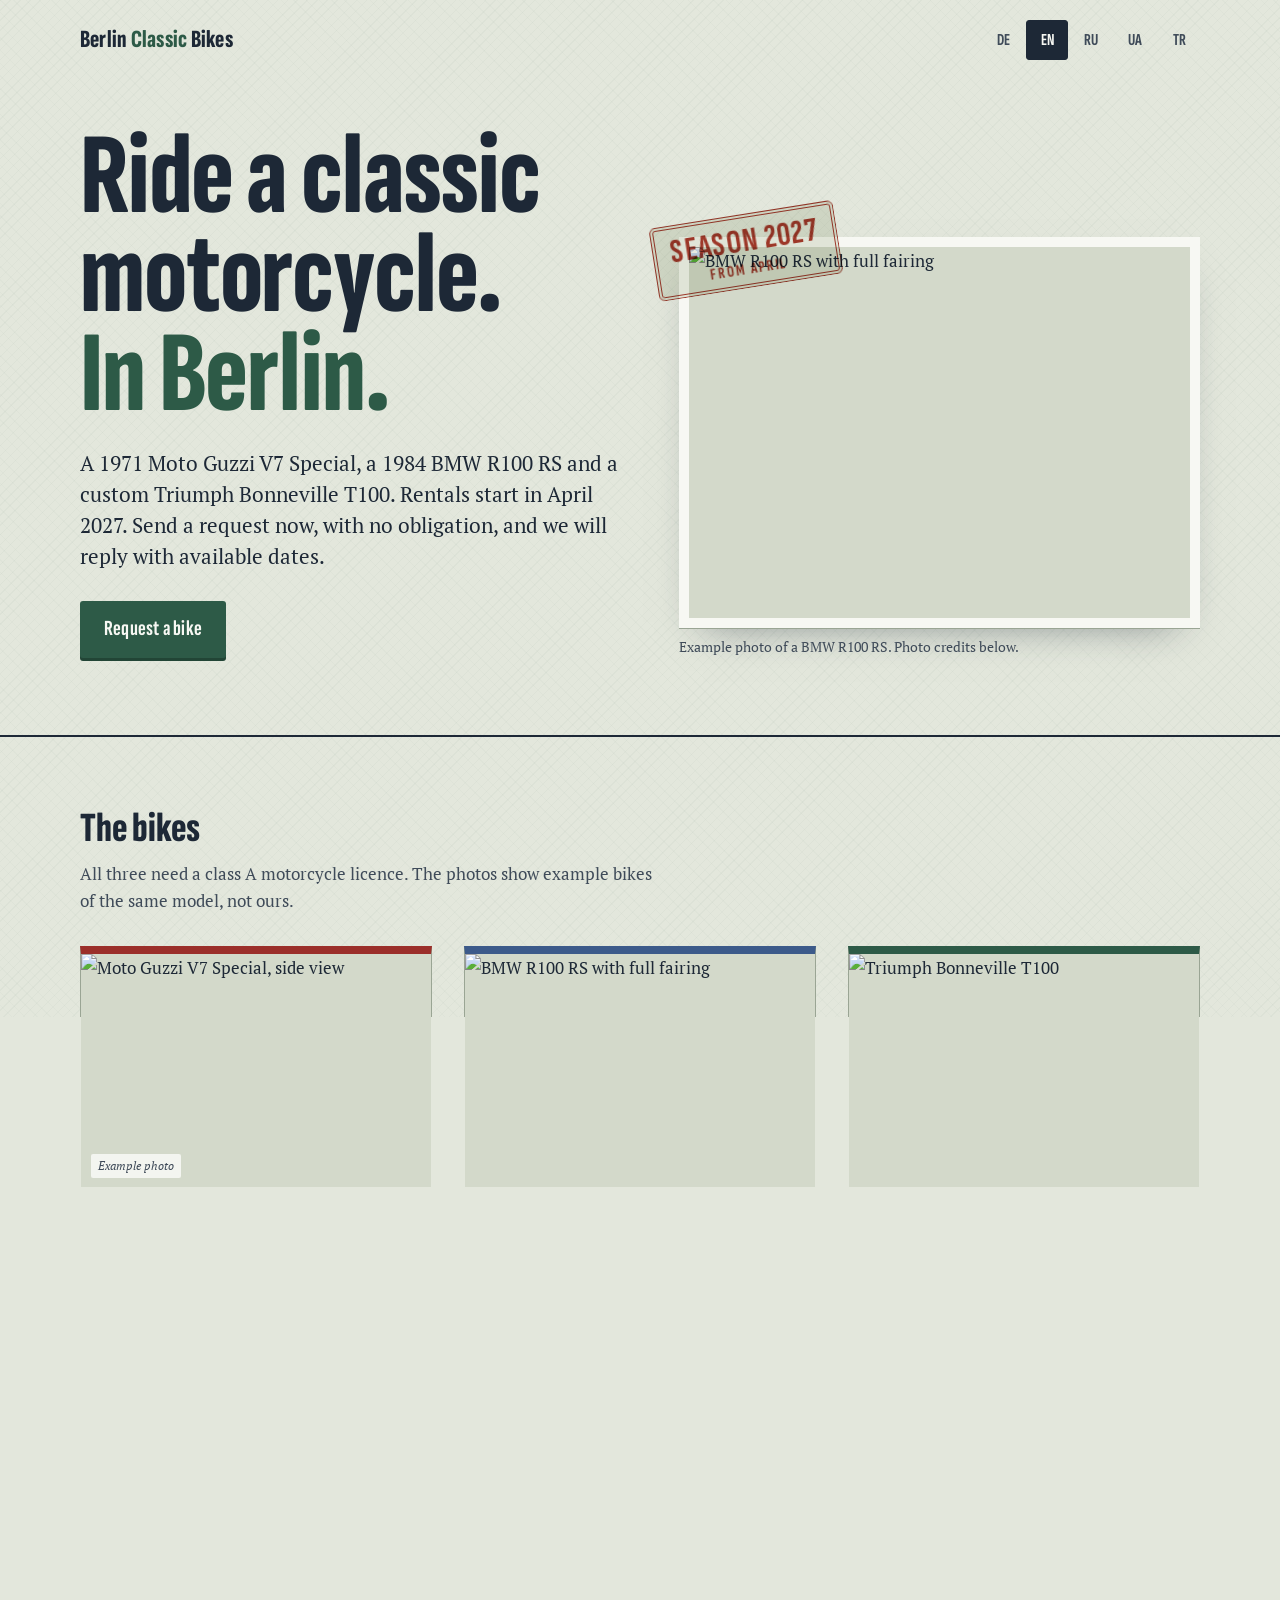
==== index.html @ 9b00aa2e "One-page demand test: 3 bikes, 5 languages, lead form, GoatCounter Co-Authored-By: Claude Opus 5.5 <" ====
<!DOCTYPE html>
<html lang="de">
<head>
<meta charset="utf-8">
<meta name="viewport" content="width=device-width, initial-scale=1">
<title>Berlin Classic Bikes – Klassische Motorräder mieten in Berlin</title>
<meta name="description" content="Moto Guzzi V7 Special (1971), BMW R100 RS (1984) und Triumph Bonneville T100 Custom mieten in Berlin. Saisonstart April 2027 – jetzt unverbindlich anfragen.">
<link rel="icon" href="favicon.svg" type="image/svg+xml">
<link rel="preload" href="assets/fonts/sofia-sans-extra-condensed-latin-800-normal.woff2" as="font" type="font/woff2" crossorigin>
<link rel="stylesheet" href="assets/css/style.css">
<meta property="og:title" content="Berlin Classic Bikes">
<meta property="og:description" content="Klassische Motorräder mieten in Berlin. Saison 2027.">
<meta name="referrer" content="strict-origin-when-cross-origin">
</head>
<body>
<a class="skip" href="#anfrage" data-i18n="skip">Zur Anfrage springen</a>

<header class="wrap top">
  <a class="brand" href="./">Berlin <span>Classic</span> Bikes</a>
  <nav class="langs" aria-label="Sprache / Language">
    <button type="button" data-lang="de" lang="de">DE</button>
    <button type="button" data-lang="en" lang="en">EN</button>
    <button type="button" data-lang="ru" lang="ru">RU</button>
    <button type="button" data-lang="uk" lang="uk">UA</button>
    <button type="button" data-lang="tr" lang="tr">TR</button>
  </nav>
</header>

<main id="main">
  <div class="wrap hero">
    <div>
      <h1><span data-i18n="hero.l1">Klassische Motorräder mieten.</span> <span class="line2" data-i18n="hero.l2">In Berlin.</span></h1>
      <p class="lead" data-i18n="hero.lead">Moto Guzzi V7 Special von 1971, BMW R100 RS von 1984 und ein Umbau der Triumph Bonneville T100. Die Vermietung startet im April 2027. Fragen Sie jetzt unverbindlich an, wir melden uns mit freien Terminen.</p>
      <a class="btn" href="#anfrage" data-track="cta/hero" data-i18n="hero.cta">Maschine anfragen</a>
    </div>
    <figure class="hero-photo">
      <div class="stamp" aria-hidden="true"><b data-i18n="stamp.big">Saison 2027</b><small data-i18n="stamp.small">ab April</small></div>
      <img id="hero-img" hidden alt="" width="1200" height="900" fetchpriority="high" referrerpolicy="no-referrer">
      <figcaption data-i18n="hero.caption">Beispielfoto: BMW R100 RS. Bildnachweis unten.</figcaption>
    </figure>
  </div>

  <section id="maschinen" class="band">
    <div class="wrap">
      <div class="sec-head">
        <h2 data-i18n="bikes.h">Die Maschinen</h2>
        <p data-i18n="bikes.intro">Für alle drei brauchen Sie den Führerschein Klasse A. Die Fotos zeigen Beispielmaschinen desselben Modells, nicht unsere.</p>
      </div>
      <div class="bikes" id="bikes"><!-- filled by app.js --></div>
    </div>
  </section>

  <section id="preise" class="band" data-view="prices">
    <div class="wrap prices">
      <div>
        <h2 data-i18n="prices.h">Preise</h2>
        <table class="tariff">
          <tbody>
            <tr><th><span data-i18n="prices.first">Erster Tag</span><small data-i18n="prices.firstNote">24 Stunden, Abholung ab 9 Uhr</small></th><td>129 €</td></tr>
            <tr><th><span data-i18n="prices.next">Jeder weitere Tag</span><small data-i18n="prices.nextNote">ab dem zweiten Tag</small></th><td>89 €</td></tr>
            <tr><th><span data-i18n="prices.weekend">Wochenende</span><small data-i18n="prices.weekendNote">Freitag 17 Uhr bis Montag 10 Uhr</small></th><td>179 €</td></tr>
          </tbody>
        </table>
        <p class="example" data-i18n="prices.example">Beispiel: drei Tage kosten 129 + 89 + 89 = 307 €. Gleicher Preis für alle drei Maschinen.</p>
      </div>
      <div>
        <h2 data-i18n="terms.h">Bedingungen</h2>
        <ul class="terms">
          <li data-i18n="terms.licence">Führerschein Klasse A</li>
          <li data-i18n="terms.age">Mindestalter 23 Jahre</li>
          <li data-i18n="terms.deposit">Kaution bei Übergabe</li>
          <li data-i18n="terms.pickup">Übergabe und Rückgabe in Berlin-Spandau</li>
        </ul>
      </div>
    </div>
  </section>

  <section id="anfrage" class="band" data-view="form">
    <div class="wrap form-grid">
      <div class="sec-head">
        <h2 data-i18n="form.h">Unverbindlich anfragen</h2>
        <p data-i18n="form.intro">Noch wird nichts gebucht und nichts bezahlt. Wir sammeln Anfragen für die Saison 2027 und melden uns per E-Mail mit freien Terminen.</p>
      </div>

      <div id="form-box">
        <form id="lead-form" novalidate>
          <input type="checkbox" name="botcheck" class="hp" tabindex="-1" autocomplete="off" aria-hidden="true">

          <div>
            <label for="f-name" data-i18n="form.name">Name</label>
            <input id="f-name" name="name" type="text" autocomplete="name" required>
          </div>
          <div>
            <label for="f-email" data-i18n="form.email">E-Mail</label>
            <input id="f-email" name="email" type="email" autocomplete="email" required>
          </div>
          <div>
            <label for="f-phone"><span data-i18n="form.phone">Telefon</span> <span class="opt" data-i18n="form.optional">(optional)</span></label>
            <input id="f-phone" name="phone" type="tel" autocomplete="tel">
          </div>
          <div>
            <label for="f-bike" data-i18n="form.bike">Maschine</label>
            <select id="f-bike" name="bike" required>
              <option value="v7" data-i18n="bike.v7.name">Moto Guzzi V7 Special</option>
              <option value="r100rs" data-i18n="bike.r100rs.name">BMW R100 RS</option>
              <option value="t100" data-i18n="bike.t100.name">Triumph Bonneville T100 Custom</option>
              <option value="any" data-i18n="form.anyBike">Noch unentschieden</option>
            </select>
          </div>

          <fieldset class="full">
            <legend data-i18n="form.duration">Mietdauer</legend>
            <div class="choices">
              <label><input type="radio" name="duration" value="day" checked> <span data-i18n="form.dDay">Ein Tag</span></label>
              <label><input type="radio" name="duration" value="days"> <span data-i18n="form.dDays">Mehrere Tage</span></label>
              <label><input type="radio" name="duration" value="weekend"> <span data-i18n="form.dWeekend">Wochenende</span></label>
            </div>
          </fieldset>

          <div>
            <label for="f-month" data-i18n="form.when">Wunschmonat</label>
            <select id="f-month" name="month">
              <option value="2027-04">04/2027</option>
              <option value="2027-05">05/2027</option>
              <option value="2027-06" selected>06/2027</option>
              <option value="2027-07">07/2027</option>
              <option value="2027-08">08/2027</option>
              <option value="2027-09">09/2027</option>
              <option value="2027-10">10/2027</option>
              <option value="open" data-i18n="form.whenOpen">Noch offen</option>
            </select>
          </div>
          <div>
            <label for="f-days"><span data-i18n="form.days">Wie viele Tage?</span> <span class="opt" data-i18n="form.optional">(optional)</span></label>
            <input id="f-days" name="days" type="text" inputmode="numeric" pattern="[0-9]*">
          </div>

          <div class="full">
            <label for="f-msg"><span data-i18n="form.msg">Nachricht</span> <span class="opt" data-i18n="form.optional">(optional)</span></label>
            <textarea id="f-msg" name="message" data-i18n-placeholder="form.msgPh" placeholder="Zum Beispiel: Fotoshooting, Tour nach Potsdam, Erfahrung mit alten Maschinen"></textarea>
          </div>

          <label class="consent full">
            <input type="checkbox" name="consent" id="f-consent" required>
            <span data-i18n-html="form.consent">Ich habe die <a href="datenschutz.html">Datenschutzerklärung</a> gelesen. Meine Angaben dürfen zur Beantwortung dieser Anfrage verarbeitet werden.</span>
          </label>

          <div class="full">
            <button class="btn" type="submit" id="f-submit" data-i18n="form.submit">Anfrage senden</button>
          </div>
          <p class="status full" id="f-status" role="status" aria-live="polite"></p>
        </form>
      </div>
    </div>
  </section>
</main>

<footer>
  <div class="wrap">
    <div class="row">
      <a href="impressum.html" data-i18n="foot.imprint">Impressum</a>
      <a href="datenschutz.html" data-i18n="foot.privacy">Datenschutz</a>
      <span>© 2026 Berlin Classic Bikes</span>
    </div>
    <div class="credits" id="bildnachweise">
      <p><strong data-i18n="foot.credits">Bildnachweise</strong></p>
      <div id="credits"></div>
    </div>
  </div>
</footer>

<script src="assets/js/i18n.js"></script>
<script src="assets/js/app.js"></script>
<script data-goatcounter="https://berlinclassicbikes.goatcounter.com/count" async src="https://gc.zgo.at/count.js"></script>
</body>
</html>
---- assets/css/style.css ----
/* Berlin Classic Bikes — one-page demand test
   Palette: Fahrzeugschein grey-green paper, navy ink, Bonneville green,
   rubber-stamp red. Type: Sofia Sans Extra Condensed (display), PT Serif (text). */

@font-face { font-family: "Sofia Sans XC"; font-weight: 700; font-display: swap;
  src: url(../fonts/sofia-sans-extra-condensed-latin-700-normal.woff2) format("woff2");
  unicode-range: U+0000-00FF,U+0131,U+0152-0153,U+02BB-02BC,U+02C6,U+02DA,U+02DC,U+0304,U+0308,U+0329,U+2000-206F,U+20AC,U+2122,U+2191,U+2193,U+2212,U+2215,U+FEFF,U+FFFD; }
@font-face { font-family: "Sofia Sans XC"; font-weight: 700; font-display: swap;
  src: url(../fonts/sofia-sans-extra-condensed-latin-ext-700-normal.woff2) format("woff2");
  unicode-range: U+0100-02BA,U+02BD-02C5,U+02C7-02CC,U+02CE-02D7,U+02DD-02FF,U+1D00-1DBF,U+1E00-1E9F,U+1EF2-1EFF,U+2020,U+20A0-20AB,U+20AD-20C0,U+2113,U+2C60-2C7F,U+A720-A7FF; }
@font-face { font-family: "Sofia Sans XC"; font-weight: 700; font-display: swap;
  src: url(../fonts/sofia-sans-extra-condensed-cyrillic-700-normal.woff2) format("woff2");
  unicode-range: U+0301,U+0400-045F,U+0490-0491,U+04B0-04B1,U+2116; }
@font-face { font-family: "Sofia Sans XC"; font-weight: 700; font-display: swap;
  src: url(../fonts/sofia-sans-extra-condensed-cyrillic-ext-700-normal.woff2) format("woff2");
  unicode-range: U+0460-052F,U+1C80-1C8A,U+20B4,U+2DE0-2DFF,U+A640-A69F,U+FE2E-FE2F; }
@font-face { font-family: "Sofia Sans XC"; font-weight: 800; font-display: swap;
  src: url(../fonts/sofia-sans-extra-condensed-latin-800-normal.woff2) format("woff2");
  unicode-range: U+0000-00FF,U+0131,U+0152-0153,U+02BB-02BC,U+02C6,U+02DA,U+02DC,U+0304,U+0308,U+0329,U+2000-206F,U+20AC,U+2122,U+2191,U+2193,U+2212,U+2215,U+FEFF,U+FFFD; }
@font-face { font-family: "Sofia Sans XC"; font-weight: 800; font-display: swap;
  src: url(../fonts/sofia-sans-extra-condensed-latin-ext-800-normal.woff2) format("woff2");
  unicode-range: U+0100-02BA,U+02BD-02C5,U+02C7-02CC,U+02CE-02D7,U+02DD-02FF,U+1D00-1DBF,U+1E00-1E9F,U+1EF2-1EFF,U+2020,U+20A0-20AB,U+20AD-20C0,U+2113,U+2C60-2C7F,U+A720-A7FF; }
@font-face { font-family: "Sofia Sans XC"; font-weight: 800; font-display: swap;
  src: url(../fonts/sofia-sans-extra-condensed-cyrillic-800-normal.woff2) format("woff2");
  unicode-range: U+0301,U+0400-045F,U+0490-0491,U+04B0-04B1,U+2116; }
@font-face { font-family: "Sofia Sans XC"; font-weight: 800; font-display: swap;
  src: url(../fonts/sofia-sans-extra-condensed-cyrillic-ext-800-normal.woff2) format("woff2");
  unicode-range: U+0460-052F,U+1C80-1C8A,U+20B4,U+2DE0-2DFF,U+A640-A69F,U+FE2E-FE2F; }

@font-face { font-family: "PT Serif"; font-weight: 400; font-display: swap;
  src: url(../fonts/pt-serif-latin-400-normal.woff2) format("woff2");
  unicode-range: U+0000-00FF,U+0131,U+0152-0153,U+02BB-02BC,U+02C6,U+02DA,U+02DC,U+0304,U+0308,U+0329,U+2000-206F,U+20AC,U+2122,U+2191,U+2193,U+2212,U+2215,U+FEFF,U+FFFD; }
@font-face { font-family: "PT Serif"; font-weight: 400; font-display: swap;
  src: url(../fonts/pt-serif-latin-ext-400-normal.woff2) format("woff2");
  unicode-range: U+0100-02BA,U+02BD-02C5,U+02C7-02CC,U+02CE-02D7,U+02DD-02FF,U+1D00-1DBF,U+1E00-1E9F,U+1EF2-1EFF,U+2020,U+20A0-20AB,U+20AD-20C0,U+2113,U+2C60-2C7F,U+A720-A7FF; }
@font-face { font-family: "PT Serif"; font-weight: 400; font-display: swap;
  src: url(../fonts/pt-serif-cyrillic-400-normal.woff2) format("woff2");
  unicode-range: U+0301,U+0400-045F,U+0490-0491,U+04B0-04B1,U+2116; }
@font-face { font-family: "PT Serif"; font-weight: 400; font-display: swap;
  src: url(../fonts/pt-serif-cyrillic-ext-400-normal.woff2) format("woff2");
  unicode-range: U+0460-052F,U+1C80-1C8A,U+20B4,U+2DE0-2DFF,U+A640-A69F,U+FE2E-FE2F; }
@font-face { font-family: "PT Serif"; font-weight: 400; font-style: italic; font-display: swap;
  src: url(../fonts/pt-serif-latin-400-italic.woff2) format("woff2");
  unicode-range: U+0000-00FF,U+0131,U+0152-0153,U+02BB-02BC,U+02C6,U+02DA,U+02DC,U+0304,U+0308,U+0329,U+2000-206F,U+20AC,U+2122,U+2191,U+2193,U+2212,U+2215,U+FEFF,U+FFFD; }
@font-face { font-family: "PT Serif"; font-weight: 400; font-style: italic; font-display: swap;
  src: url(../fonts/pt-serif-latin-ext-400-italic.woff2) format("woff2");
  unicode-range: U+0100-02BA,U+02BD-02C5,U+02C7-02CC,U+02CE-02D7,U+02DD-02FF,U+1D00-1DBF,U+1E00-1E9F,U+1EF2-1EFF,U+2020,U+20A0-20AB,U+20AD-20C0,U+2113,U+2C60-2C7F,U+A720-A7FF; }
@font-face { font-family: "PT Serif"; font-weight: 400; font-style: italic; font-display: swap;
  src: url(../fonts/pt-serif-cyrillic-400-italic.woff2) format("woff2");
  unicode-range: U+0301,U+0400-045F,U+0490-0491,U+04B0-04B1,U+2116; }
@font-face { font-family: "PT Serif"; font-weight: 400; font-style: italic; font-display: swap;
  src: url(../fonts/pt-serif-cyrillic-ext-400-italic.woff2) format("woff2");
  unicode-range: U+0460-052F,U+1C80-1C8A,U+20B4,U+2DE0-2DFF,U+A640-A69F,U+FE2E-FE2F; }
@font-face { font-family: "PT Serif"; font-weight: 700; font-display: swap;
  src: url(../fonts/pt-serif-latin-700-normal.woff2) format("woff2");
  unicode-range: U+0000-00FF,U+0131,U+0152-0153,U+02BB-02BC,U+02C6,U+02DA,U+02DC,U+0304,U+0308,U+0329,U+2000-206F,U+20AC,U+2122,U+2191,U+2193,U+2212,U+2215,U+FEFF,U+FFFD; }
@font-face { font-family: "PT Serif"; font-weight: 700; font-display: swap;
  src: url(../fonts/pt-serif-latin-ext-700-normal.woff2) format("woff2");
  unicode-range: U+0100-02BA,U+02BD-02C5,U+02C7-02CC,U+02CE-02D7,U+02DD-02FF,U+1D00-1DBF,U+1E00-1E9F,U+1EF2-1EFF,U+2020,U+20A0-20AB,U+20AD-20C0,U+2113,U+2C60-2C7F,U+A720-A7FF; }
@font-face { font-family: "PT Serif"; font-weight: 700; font-display: swap;
  src: url(../fonts/pt-serif-cyrillic-700-normal.woff2) format("woff2");
  unicode-range: U+0301,U+0400-045F,U+0490-0491,U+04B0-04B1,U+2116; }
@font-face { font-family: "PT Serif"; font-weight: 700; font-display: swap;
  src: url(../fonts/pt-serif-cyrillic-ext-700-normal.woff2) format("woff2");
  unicode-range: U+0460-052F,U+1C80-1C8A,U+20B4,U+2DE0-2DFF,U+A640-A69F,U+FE2E-FE2F; }

:root {
  --paper: #e3e7dc;
  --paper-deep: #d3d9ca;
  --field: #f7f8f3;
  --ink: #1d2836;
  --ink-soft: #3f4b59;
  --green: #2d5a47;
  --green-dark: #224536;
  --stamp: #a2382a;
  --rule: #9aa594;
  --triumph: #2d5a47;
  --bmw: #3c5a8a;
  --guzzi: #9b2f2a;

  --display: "Sofia Sans XC", "Arial Narrow", "Roboto Condensed", sans-serif;
  --text: "PT Serif", Georgia, "Times New Roman", serif;

  --step--1: 0.875rem;
  --step-0: 1.0625rem;
  --step-1: 1.3rem;
  --step-2: 1.75rem;
  --step-3: 2.6rem;
  --step-4: clamp(3.4rem, 9vw, 7.6rem);

  --measure: 34em;
  --gutter: clamp(1.25rem, 4vw, 3rem);
}

*, *::before, *::after { box-sizing: border-box; }
html { -webkit-text-size-adjust: 100%; scroll-behavior: smooth; }
@media (prefers-reduced-motion: reduce) { html { scroll-behavior: auto; } }

body {
  margin: 0;
  overflow-x: clip;
  background: var(--paper);
  color: var(--ink);
  font-family: var(--text);
  font-size: var(--step-0);
  line-height: 1.6;
  /* faint paper fibres: two crossed hairline grids, the Fahrzeugschein security print */
  background-image:
    repeating-linear-gradient(135deg, rgba(45,90,71,.035) 0 1px, transparent 1px 7px),
    repeating-linear-gradient(45deg, rgba(45,90,71,.025) 0 1px, transparent 1px 9px);
}

img { max-width: 100%; height: auto; display: block; }
[hidden] { display: none !important; }
a { color: var(--green); text-underline-offset: .18em; }
a:hover { color: var(--green-dark); }

:focus-visible {
  outline: 3px solid var(--stamp);
  outline-offset: 3px;
}

.skip {
  position: absolute; left: -999px; top: 0;
  background: var(--ink); color: var(--field); padding: .6rem 1rem; z-index: 10;
}
.skip:focus { left: 1rem; top: 1rem; }

.wrap { max-width: 76rem; margin: 0 auto; padding: 0 var(--gutter); }

/* ---------- header ---------- */
.top {
  display: flex; align-items: center; justify-content: space-between; gap: 1rem;
  padding-top: 1.25rem; padding-bottom: 1.25rem;
}
.brand {
  font-family: var(--display); font-weight: 800; font-size: 1.55rem; line-height: 1;
  letter-spacing: .01em; color: var(--ink); text-decoration: none;
}
.brand span { color: var(--green); }

.langs { display: flex; gap: .15rem; flex-wrap: wrap; justify-content: flex-end; }
.langs button {
  font-family: var(--display); font-weight: 700; font-size: 1.05rem;
  background: none; border: 1.5px solid transparent; color: var(--ink-soft);
  padding: .25rem .55rem; border-radius: 3px; cursor: pointer; min-width: 2.6rem; min-height: 2.5rem;
}
.langs button:hover { color: var(--ink); border-color: var(--rule); }
.langs button[aria-pressed="true"] { color: var(--field); background: var(--ink); border-color: var(--ink); }

/* ---------- hero ---------- */
.hero {
  display: grid; grid-template-columns: minmax(0, 1.05fr) minmax(0, 1fr);
  gap: clamp(1.5rem, 4vw, 3.5rem); align-items: end;
  padding-top: clamp(1rem, 4vw, 3rem); padding-bottom: clamp(2.5rem, 6vw, 5rem);
}
.hero h1 {
  font-family: var(--display); font-weight: 800; font-size: var(--step-4);
  line-height: .86; letter-spacing: -.01em; margin: 0 0 1.4rem;
  text-wrap: balance;
}
.hero h1 .line2 { display: block; color: var(--green); }
.hero .lead { font-size: var(--step-1); line-height: 1.5; max-width: var(--measure); margin: 0 0 1.8rem; }

.btn {
  display: inline-flex; align-items: center; justify-content: center;
  font-family: var(--display); font-weight: 700; font-size: 1.35rem; letter-spacing: .01em;
  background: var(--green); color: var(--field); text-decoration: none;
  border: 0; border-radius: 3px; padding: .7rem 1.5rem; min-height: 3rem; cursor: pointer;
  box-shadow: 0 3px 0 var(--green-dark);
}
.btn:hover { background: var(--green-dark); color: var(--field); }
.btn:active { transform: translateY(2px); box-shadow: 0 1px 0 var(--green-dark); }
.btn[disabled] { opacity: .6; cursor: progress; }

.hero-photo { position: relative; margin: 0; }
.hero-photo img {
  width: 100%; aspect-ratio: 4 / 3; object-fit: cover;
  border: 10px solid var(--field); box-shadow: 0 1px 0 var(--rule), 0 18px 40px -24px rgba(29,40,54,.55);
  background: var(--paper-deep);
}
.hero-photo figcaption { font-size: var(--step--1); color: var(--ink-soft); margin-top: .5rem; }

/* the one loud element: a rubber stamp over the photo */
.stamp {
  position: absolute; top: -1.4rem; left: -1.6rem;
  transform: rotate(-9deg);
  color: var(--stamp); border: 4px double var(--stamp); border-radius: 6px;
  padding: .45rem .9rem .35rem; text-align: center; line-height: 1;
  font-family: var(--display); font-weight: 800; text-transform: uppercase;
  background: rgba(227,231,220,.82);
  mix-blend-mode: multiply;
}
.stamp b { display: block; font-size: 2.1rem; letter-spacing: .04em; }
.stamp small { display: block; font-size: 1rem; letter-spacing: .12em; margin-top: .2rem; font-weight: 700; }
@media (prefers-reduced-motion: no-preference) {
  .stamp { animation: stamp .45s cubic-bezier(.2,1.6,.4,1) .35s both; }
  @keyframes stamp {
    from { opacity: 0; transform: rotate(-9deg) scale(1.6); }
    to   { opacity: 1; transform: rotate(-9deg) scale(1); }
  }
}

/* ---------- sections ---------- */
section { padding-top: clamp(2.5rem, 6vw, 4.5rem); padding-bottom: clamp(2.5rem, 6vw, 4.5rem); }
.sec-head { max-width: 46rem; margin-bottom: 2rem; }
h2 {
  font-family: var(--display); font-weight: 800; font-size: var(--step-3);
  line-height: .95; margin: 0 0 .7rem; letter-spacing: -.005em;
}
.sec-head p { margin: 0; color: var(--ink-soft); max-width: var(--measure); }
.band { border-top: 2px solid var(--ink); }

/* ---------- bikes: three registration documents ---------- */
.bikes { display: grid; grid-template-columns: repeat(3, minmax(0, 1fr)); gap: clamp(1rem, 2.5vw, 2rem); }
.doc {
  background: var(--field); border: 1px solid var(--rule);
  border-top: 8px solid var(--c, var(--green));
  display: flex; flex-direction: column;
}
.doc[data-bike="t100"] { --c: var(--triumph); }
.doc[data-bike="r100rs"] { --c: var(--bmw); }
.doc[data-bike="v7"] { --c: var(--guzzi); }
.doc .photo { margin: 0; position: relative; background: var(--paper-deep); }
.doc .photo img { width: 100%; aspect-ratio: 3 / 2; object-fit: cover; }
.doc .photo .tag {
  position: absolute; left: .6rem; bottom: .6rem;
  background: rgba(247,248,243,.92); color: var(--ink-soft); font-size: .78rem; font-style: italic;
  padding: .1rem .45rem; border-radius: 2px;
}
.doc .body { padding: 1.1rem 1.2rem 1.3rem; display: flex; flex-direction: column; flex: 1; }
.doc h3 {
  font-family: var(--display); font-weight: 800; font-size: 2rem; line-height: .95; margin: 0;
}
.doc .year { font-family: var(--display); font-weight: 700; font-size: 1.25rem; color: var(--c); margin: .2rem 0 .7rem; }
.doc .desc { margin: 0 0 1rem; font-size: 1rem; }

/* spec grid styled like the numbered fields of an old Fahrzeugschein */
.fields { display: grid; grid-template-columns: 1fr 1fr; margin: 0 0 1.2rem; border-top: 1px solid var(--rule); }
.fields div { padding: .45rem .5rem .4rem 0; border-bottom: 1px solid var(--rule); }
.fields div:nth-child(odd) { border-right: 1px solid var(--rule); padding-right: .6rem; }
.fields div:nth-child(even) { padding-left: .6rem; }
.fields dt { font-size: .76rem; color: var(--ink-soft); line-height: 1.2; }
.fields dd { margin: 0; font-size: .95rem; line-height: 1.3; font-weight: 700; }
.doc .btn { margin-top: auto; align-self: flex-start; font-size: 1.2rem; background: var(--c); box-shadow: 0 3px 0 rgba(0,0,0,.25); }
.doc .btn:hover { filter: brightness(.88); background: var(--c); }

/* ---------- prices ---------- */
.prices { display: grid; grid-template-columns: minmax(0, 1.2fr) minmax(0, 1fr); gap: clamp(1.5rem, 4vw, 4rem); align-items: start; }
.tariff { width: 100%; border-collapse: collapse; }
.tariff th, .tariff td { padding: .85rem 0; border-bottom: 1px solid var(--rule); vertical-align: baseline; }
.tariff th { text-align: left; font-weight: 400; padding-right: 1rem; }
.tariff th small { display: block; color: var(--ink-soft); font-size: .9rem; }
.tariff td {
  text-align: right; white-space: nowrap;
  font-family: var(--display); font-weight: 800; font-size: 2.6rem; line-height: 1; color: var(--green);
}
.example { color: var(--ink-soft); font-size: .95rem; margin: .8rem 0 0; }
.terms { margin: 0; padding: 0; list-style: none; }
.terms li { padding: .7rem 0 .7rem 2rem; border-bottom: 1px solid var(--rule); position: relative; }
.terms li::before {
  content: ""; position: absolute; left: .2rem; top: 1.05rem; width: .85rem; height: .45rem;
  border-left: 2.5px solid var(--green); border-bottom: 2.5px solid var(--green); transform: rotate(-45deg);
}
.terms h3 { font-family: var(--display); font-weight: 800; font-size: 1.6rem; margin: 0 0 .3rem; }

/* ---------- form ---------- */
.form-grid { display: grid; grid-template-columns: minmax(0, 1fr) minmax(0, 1.4fr); gap: clamp(1.5rem, 4vw, 4rem); }
form { display: grid; grid-template-columns: 1fr 1fr; gap: 1rem 1.2rem; }
.full { grid-column: 1 / -1; }
label, legend { display: block; font-size: .95rem; font-weight: 700; margin-bottom: .3rem; }
label .opt { font-weight: 400; color: var(--ink-soft); }
input[type="text"], input[type="email"], input[type="tel"], input[type="month"], select, textarea {
  width: 100%; font: inherit; font-size: 1rem; color: var(--ink);
  background: var(--field); border: 1.5px solid var(--rule); border-radius: 3px;
  padding: .65rem .75rem; min-height: 2.9rem;
}
textarea { min-height: 6.5rem; resize: vertical; }
input:hover, select:hover, textarea:hover { border-color: var(--ink-soft); }
input:focus-visible, select:focus-visible, textarea:focus-visible { outline: 3px solid var(--green); outline-offset: 1px; border-color: var(--green); }
fieldset { border: 0; margin: 0; padding: 0; min-width: 0; }
.choices { display: flex; flex-wrap: wrap; gap: .5rem; }
.choices label {
  font-weight: 400; margin: 0; display: inline-flex; align-items: center; gap: .45rem;
  background: var(--field); border: 1.5px solid var(--rule); border-radius: 3px; padding: .5rem .8rem; cursor: pointer; min-height: 2.75rem;
}
.choices input { accent-color: var(--green); width: 1.1rem; height: 1.1rem; margin: 0; }
.choices label:has(input:checked) { border-color: var(--green); box-shadow: inset 0 0 0 1px var(--green); }
.consent { display: flex; gap: .6rem; align-items: flex-start; font-weight: 400; font-size: .92rem; }
.consent input { accent-color: var(--green); width: 1.15rem; height: 1.15rem; margin-top: .2rem; flex: none; }
.hp { position: absolute !important; left: -9999px !important; }
.status { margin: 0; font-size: 1rem; min-height: 1.5rem; }
.status.ok { color: var(--green); font-weight: 700; }
.status.err { color: var(--stamp); font-weight: 700; }
.form-done { background: var(--field); border: 1px solid var(--rule); border-top: 8px solid var(--green); padding: 1.5rem; }
.form-done h3 { font-family: var(--display); font-weight: 800; font-size: 2rem; margin: 0 0 .4rem; }

/* ---------- footer ---------- */
footer { border-top: 2px solid var(--ink); padding: 2rem 0 3rem; font-size: .9rem; color: var(--ink-soft); }
footer .row { display: flex; flex-wrap: wrap; gap: .5rem 1.5rem; margin-bottom: 1rem; }
footer .credits { max-width: 60rem; }
footer .credits p { margin: .2rem 0; }

/* ---------- legal pages ---------- */
.legal { max-width: 46rem; padding-bottom: 4rem; }
.legal h1 { font-family: var(--display); font-weight: 800; font-size: var(--step-3); line-height: 1; margin: 1rem 0 1.5rem; }
.legal h2 { font-size: 2rem; margin-top: 2.5rem; }
.legal h3 { font-size: 1.1rem; margin: 1.5rem 0 .3rem; }
.legal .note { background: var(--field); border-left: 4px solid var(--stamp); padding: .6rem .9rem; font-size: .9rem; }

/* ---------- responsive ---------- */
@media (max-width: 960px) {
  .bikes { grid-template-columns: minmax(0, 1fr); max-width: 34rem; }
  .doc { display: grid; grid-template-columns: 1fr; }
}
@media (max-width: 820px) {
  .hero { grid-template-columns: minmax(0, 1fr); }
  .hero-photo { order: -1; margin-top: 1rem; }
  .stamp { left: auto; right: -.4rem; top: -1rem; }
  .prices, .form-grid { grid-template-columns: minmax(0, 1fr); }
}
@media (max-width: 520px) {
  form { grid-template-columns: minmax(0, 1fr); }
  .brand { font-size: 1.3rem; }
  .langs button { min-width: 2.3rem; padding: .2rem .35rem; }
  .top { flex-direction: column; align-items: flex-start; }
  .tariff td { font-size: 2.1rem; }
}
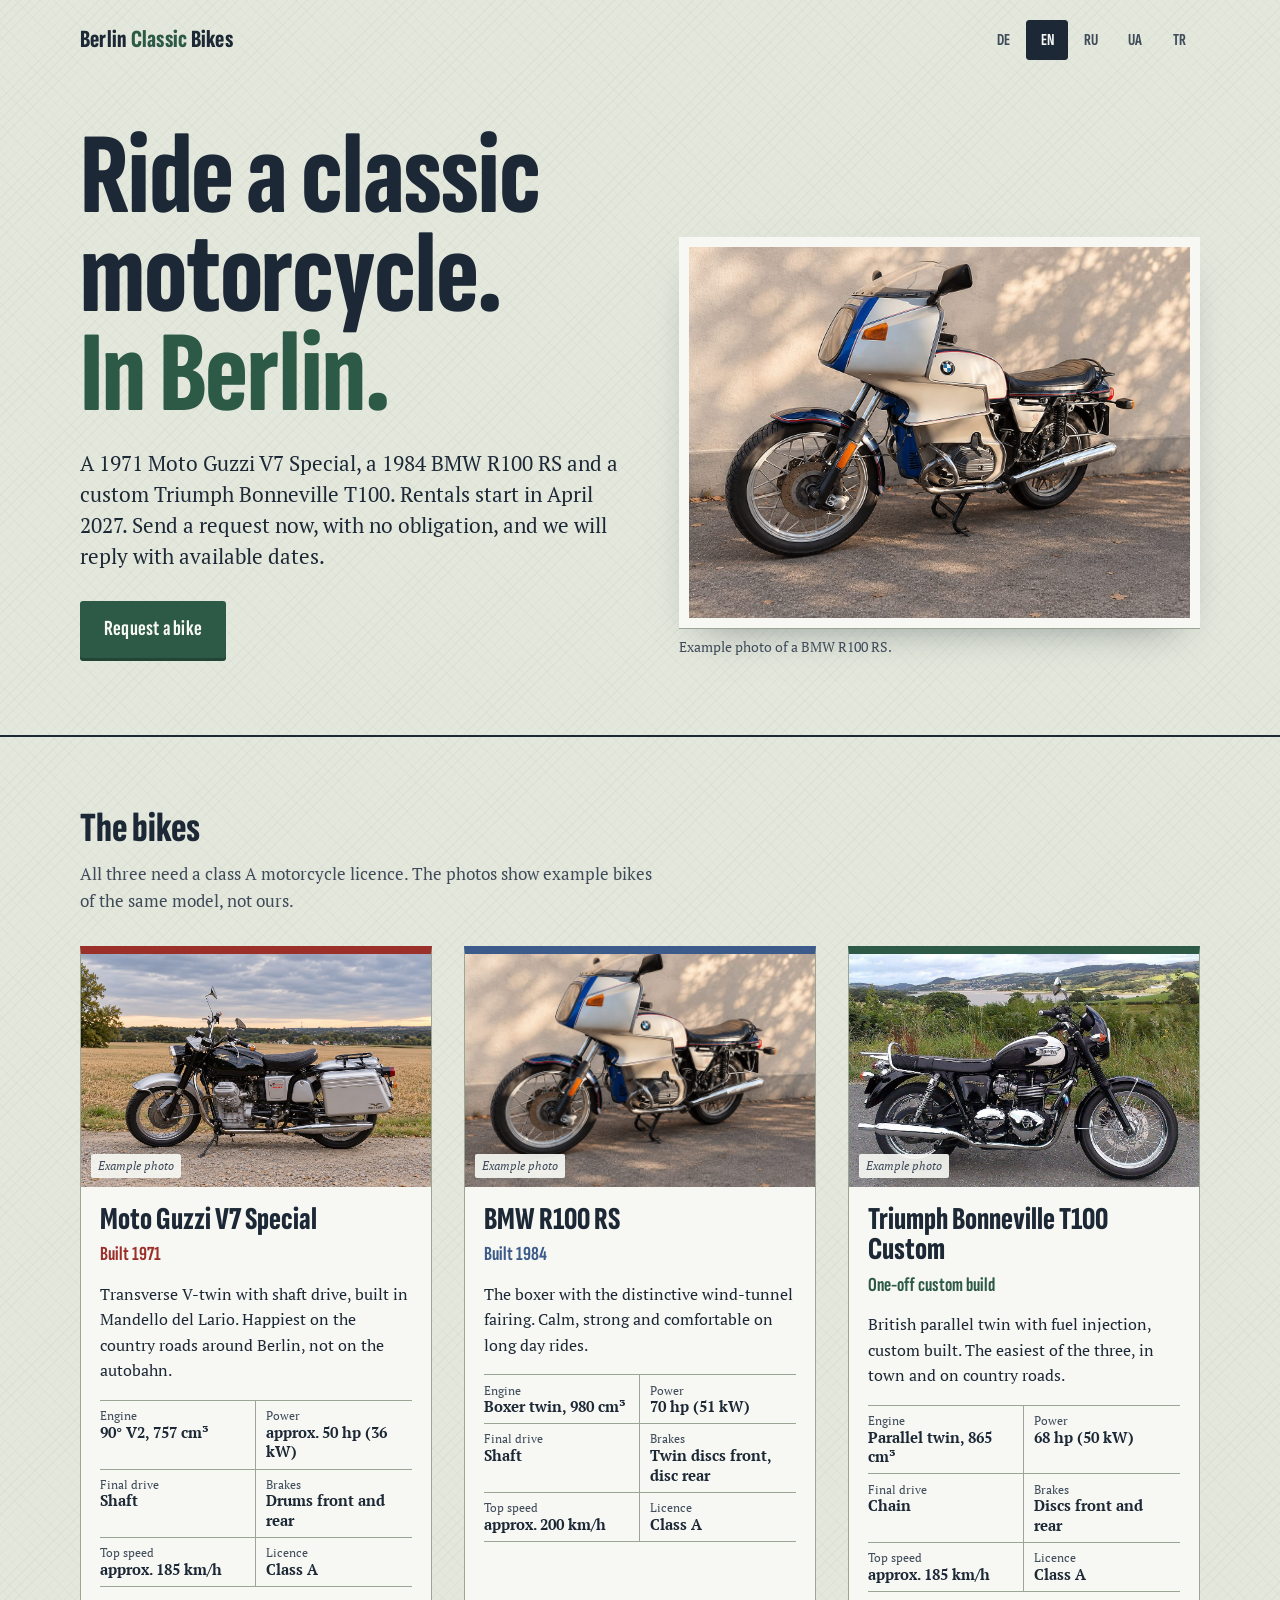
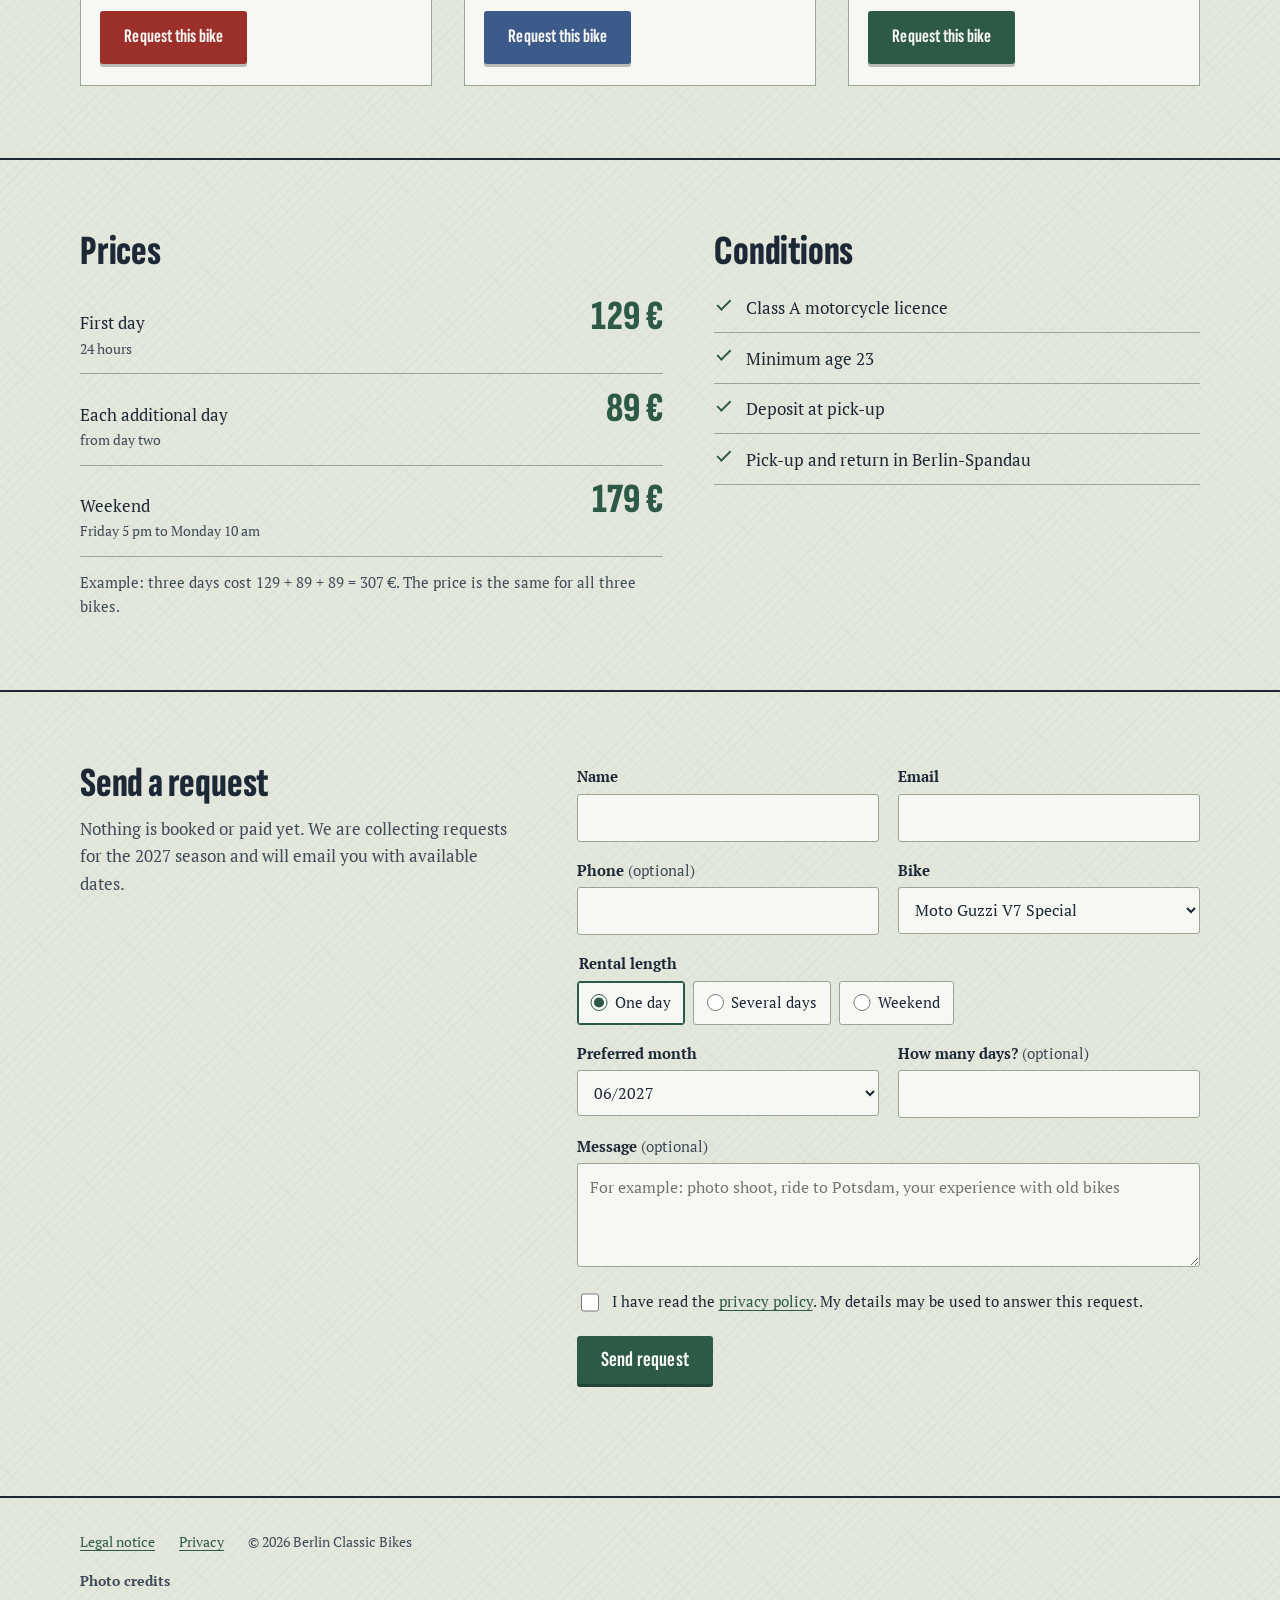
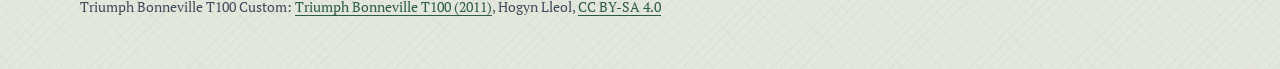
==== commit e3a9752a: "Remove season stamp from hero Co-Authored-By: Claude Opus 5.5 <noreply@anthropic.com> Claude-Session" ====
--- a/index.html
+++ b/index.html
@@ -34,7 +34,6 @@
       <a class="btn" href="#anfrage" data-track="cta/hero" data-i18n="hero.cta">Maschine anfragen</a>
     </div>
     <figure class="hero-photo">
-      <div class="stamp" aria-hidden="true"><b data-i18n="stamp.big">Saison 2027</b><small data-i18n="stamp.small">ab April</small></div>
       <img id="hero-img" hidden alt="" width="1200" height="900" fetchpriority="high" referrerpolicy="no-referrer">
       <figcaption data-i18n="hero.caption">Beispielfoto: BMW R100 RS. Bildnachweis unten.</figcaption>
     </figure>
--- a/assets/css/style.css
+++ b/assets/css/style.css
@@ -181,26 +181,6 @@
 }
 .hero-photo figcaption { font-size: var(--step--1); color: var(--ink-soft); margin-top: .5rem; }
 
-/* the one loud element: a rubber stamp over the photo */
-.stamp {
-  position: absolute; top: -1.4rem; left: -1.6rem;
-  transform: rotate(-9deg);
-  color: var(--stamp); border: 4px double var(--stamp); border-radius: 6px;
-  padding: .45rem .9rem .35rem; text-align: center; line-height: 1;
-  font-family: var(--display); font-weight: 800; text-transform: uppercase;
-  background: rgba(227,231,220,.82);
-  mix-blend-mode: multiply;
-}
-.stamp b { display: block; font-size: 2.1rem; letter-spacing: .04em; }
-.stamp small { display: block; font-size: 1rem; letter-spacing: .12em; margin-top: .2rem; font-weight: 700; }
-@media (prefers-reduced-motion: no-preference) {
-  .stamp { animation: stamp .45s cubic-bezier(.2,1.6,.4,1) .35s both; }
-  @keyframes stamp {
-    from { opacity: 0; transform: rotate(-9deg) scale(1.6); }
-    to   { opacity: 1; transform: rotate(-9deg) scale(1); }
-  }
-}
-
 /* ---------- sections ---------- */
 section { padding-top: clamp(2.5rem, 6vw, 4.5rem); padding-bottom: clamp(2.5rem, 6vw, 4.5rem); }
 .sec-head { max-width: 46rem; margin-bottom: 2rem; }
@@ -316,7 +296,6 @@
 @media (max-width: 820px) {
   .hero { grid-template-columns: minmax(0, 1fr); }
   .hero-photo { order: -1; margin-top: 1rem; }
-  .stamp { left: auto; right: -.4rem; top: -1rem; }
   .prices, .form-grid { grid-template-columns: minmax(0, 1fr); }
 }
 @media (max-width: 520px) {
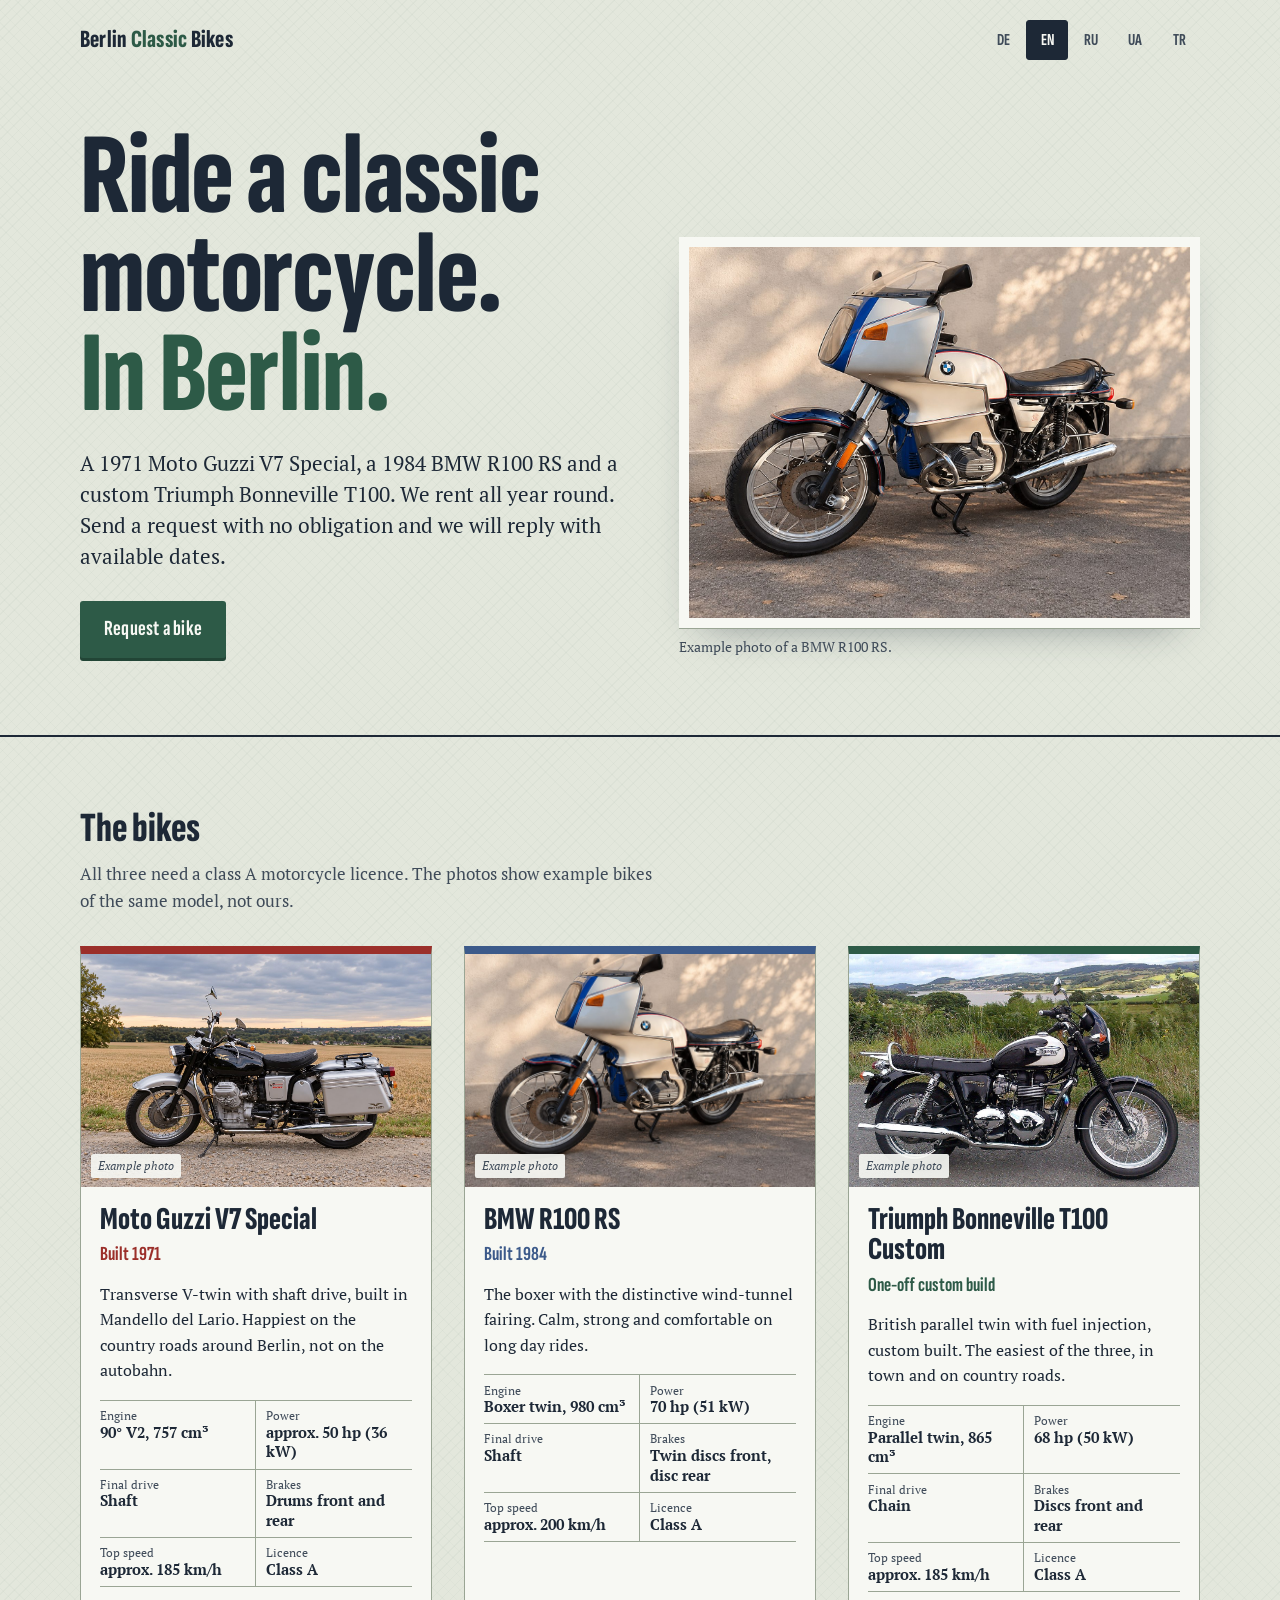
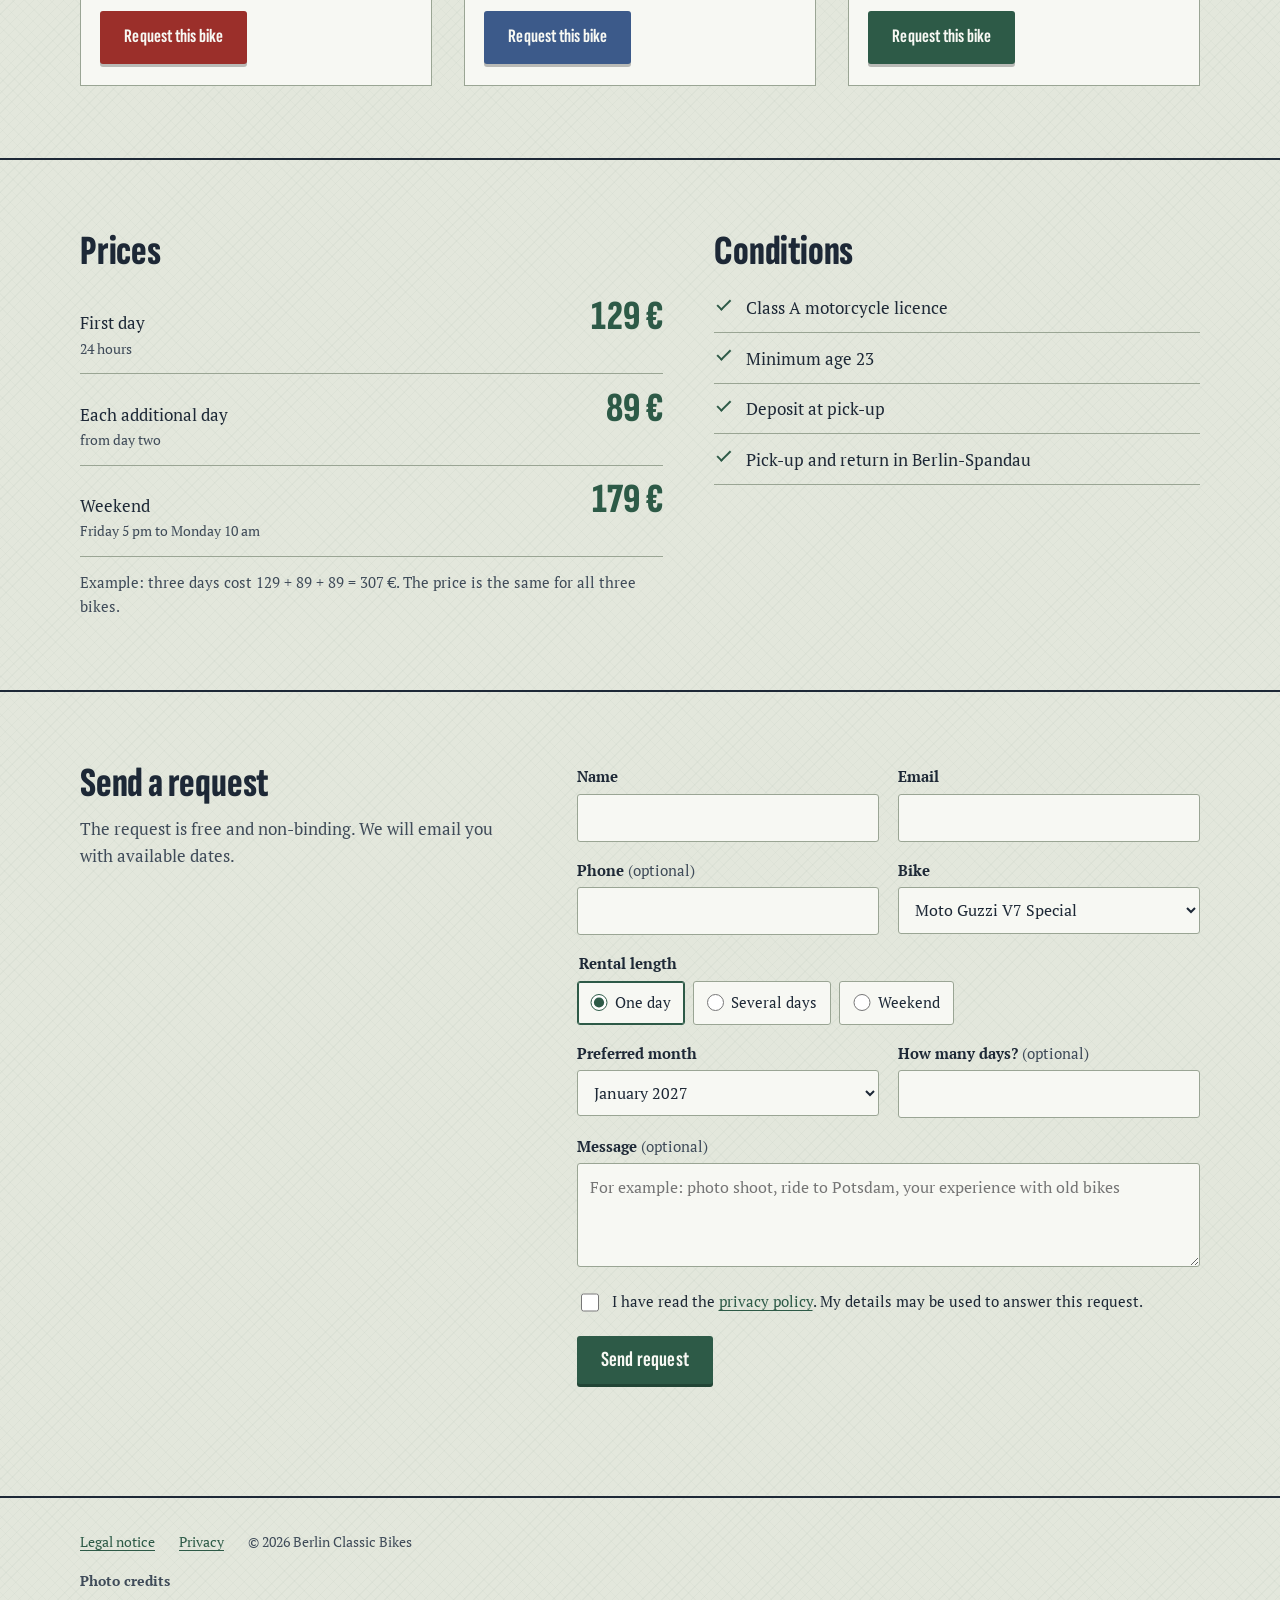
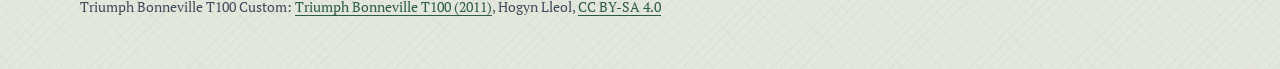
==== commit d7b4db71: "Year-round wording; rolling 12-month picker in page language Co-Authored-By: Claude Opus 5.5 <norepl" ====
--- a/index.html
+++ b/index.html
@@ -4,12 +4,12 @@
 <meta charset="utf-8">
 <meta name="viewport" content="width=device-width, initial-scale=1">
 <title>Berlin Classic Bikes – Klassische Motorräder mieten in Berlin</title>
-<meta name="description" content="Moto Guzzi V7 Special (1971), BMW R100 RS (1984) und Triumph Bonneville T100 Custom mieten in Berlin. Saisonstart April 2027 – jetzt unverbindlich anfragen.">
+<meta name="description" content="Moto Guzzi V7 Special (1971), BMW R100 RS (1984) und Triumph Bonneville T100 Custom mieten in Berlin. Ganzjährig, Übergabe in Berlin-Spandau. Jetzt unverbindlich anfragen.">
 <link rel="icon" href="favicon.svg" type="image/svg+xml">
 <link rel="preload" href="assets/fonts/sofia-sans-extra-condensed-latin-800-normal.woff2" as="font" type="font/woff2" crossorigin>
 <link rel="stylesheet" href="assets/css/style.css">
 <meta property="og:title" content="Berlin Classic Bikes">
-<meta property="og:description" content="Klassische Motorräder mieten in Berlin. Saison 2027.">
+<meta property="og:description" content="Klassische Motorräder mieten in Berlin, das ganze Jahr.">
 <meta name="referrer" content="strict-origin-when-cross-origin">
 </head>
 <body>
@@ -30,7 +30,7 @@
   <div class="wrap hero">
     <div>
       <h1><span data-i18n="hero.l1">Klassische Motorräder mieten.</span> <span class="line2" data-i18n="hero.l2">In Berlin.</span></h1>
-      <p class="lead" data-i18n="hero.lead">Moto Guzzi V7 Special von 1971, BMW R100 RS von 1984 und ein Umbau der Triumph Bonneville T100. Die Vermietung startet im April 2027. Fragen Sie jetzt unverbindlich an, wir melden uns mit freien Terminen.</p>
+      <p class="lead" data-i18n="hero.lead">Moto Guzzi V7 Special von 1971, BMW R100 RS von 1984 und ein Umbau der Triumph Bonneville T100. Wir vermieten das ganze Jahr. Fragen Sie unverbindlich an, wir melden uns mit freien Terminen.</p>
       <a class="btn" href="#anfrage" data-track="cta/hero" data-i18n="hero.cta">Maschine anfragen</a>
     </div>
     <figure class="hero-photo">
@@ -78,7 +78,7 @@
     <div class="wrap form-grid">
       <div class="sec-head">
         <h2 data-i18n="form.h">Unverbindlich anfragen</h2>
-        <p data-i18n="form.intro">Noch wird nichts gebucht und nichts bezahlt. Wir sammeln Anfragen für die Saison 2027 und melden uns per E-Mail mit freien Terminen.</p>
+        <p data-i18n="form.intro">Die Anfrage ist kostenlos und unverbindlich. Wir melden uns per E-Mail mit freien Terminen.</p>
       </div>
 
       <div id="form-box">
@@ -119,13 +119,6 @@
           <div>
             <label for="f-month" data-i18n="form.when">Wunschmonat</label>
             <select id="f-month" name="month">
-              <option value="2027-04">04/2027</option>
-              <option value="2027-05">05/2027</option>
-              <option value="2027-06" selected>06/2027</option>
-              <option value="2027-07">07/2027</option>
-              <option value="2027-08">08/2027</option>
-              <option value="2027-09">09/2027</option>
-              <option value="2027-10">10/2027</option>
               <option value="open" data-i18n="form.whenOpen">Noch offen</option>
             </select>
           </div>
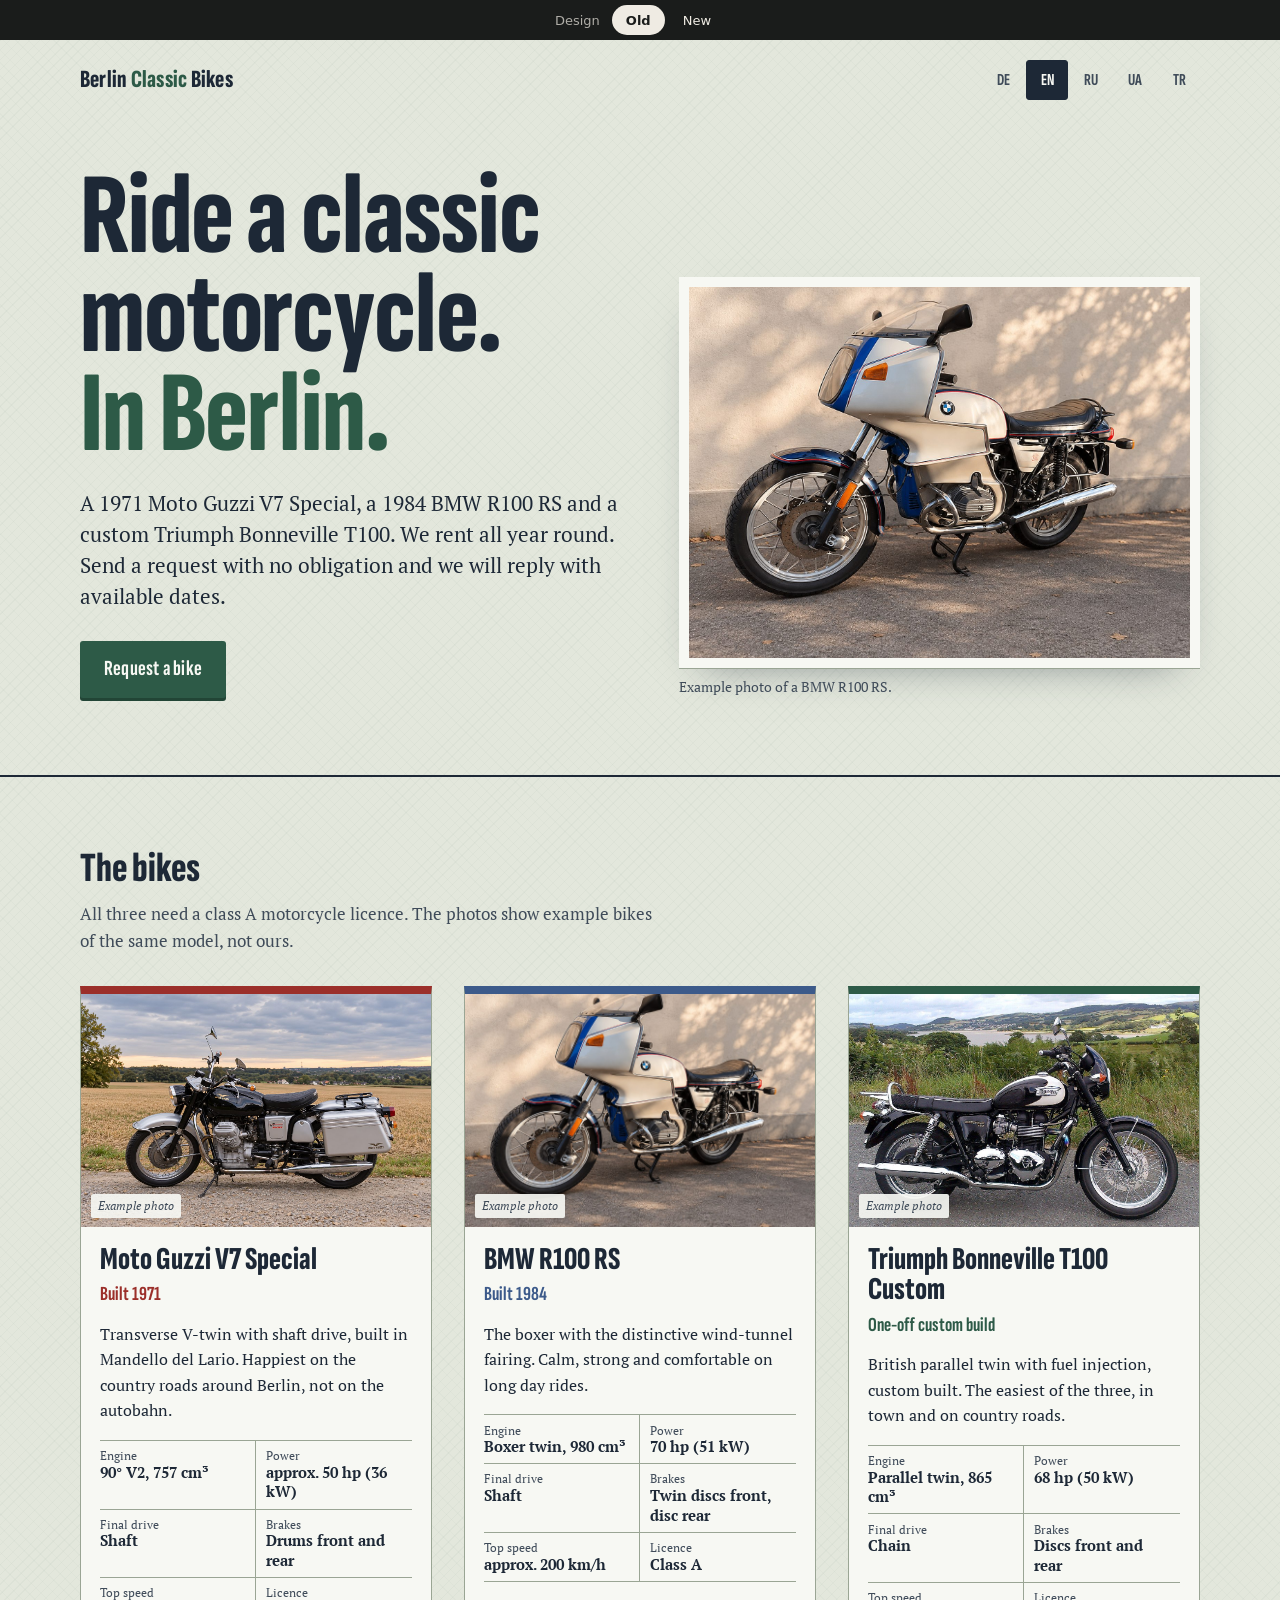
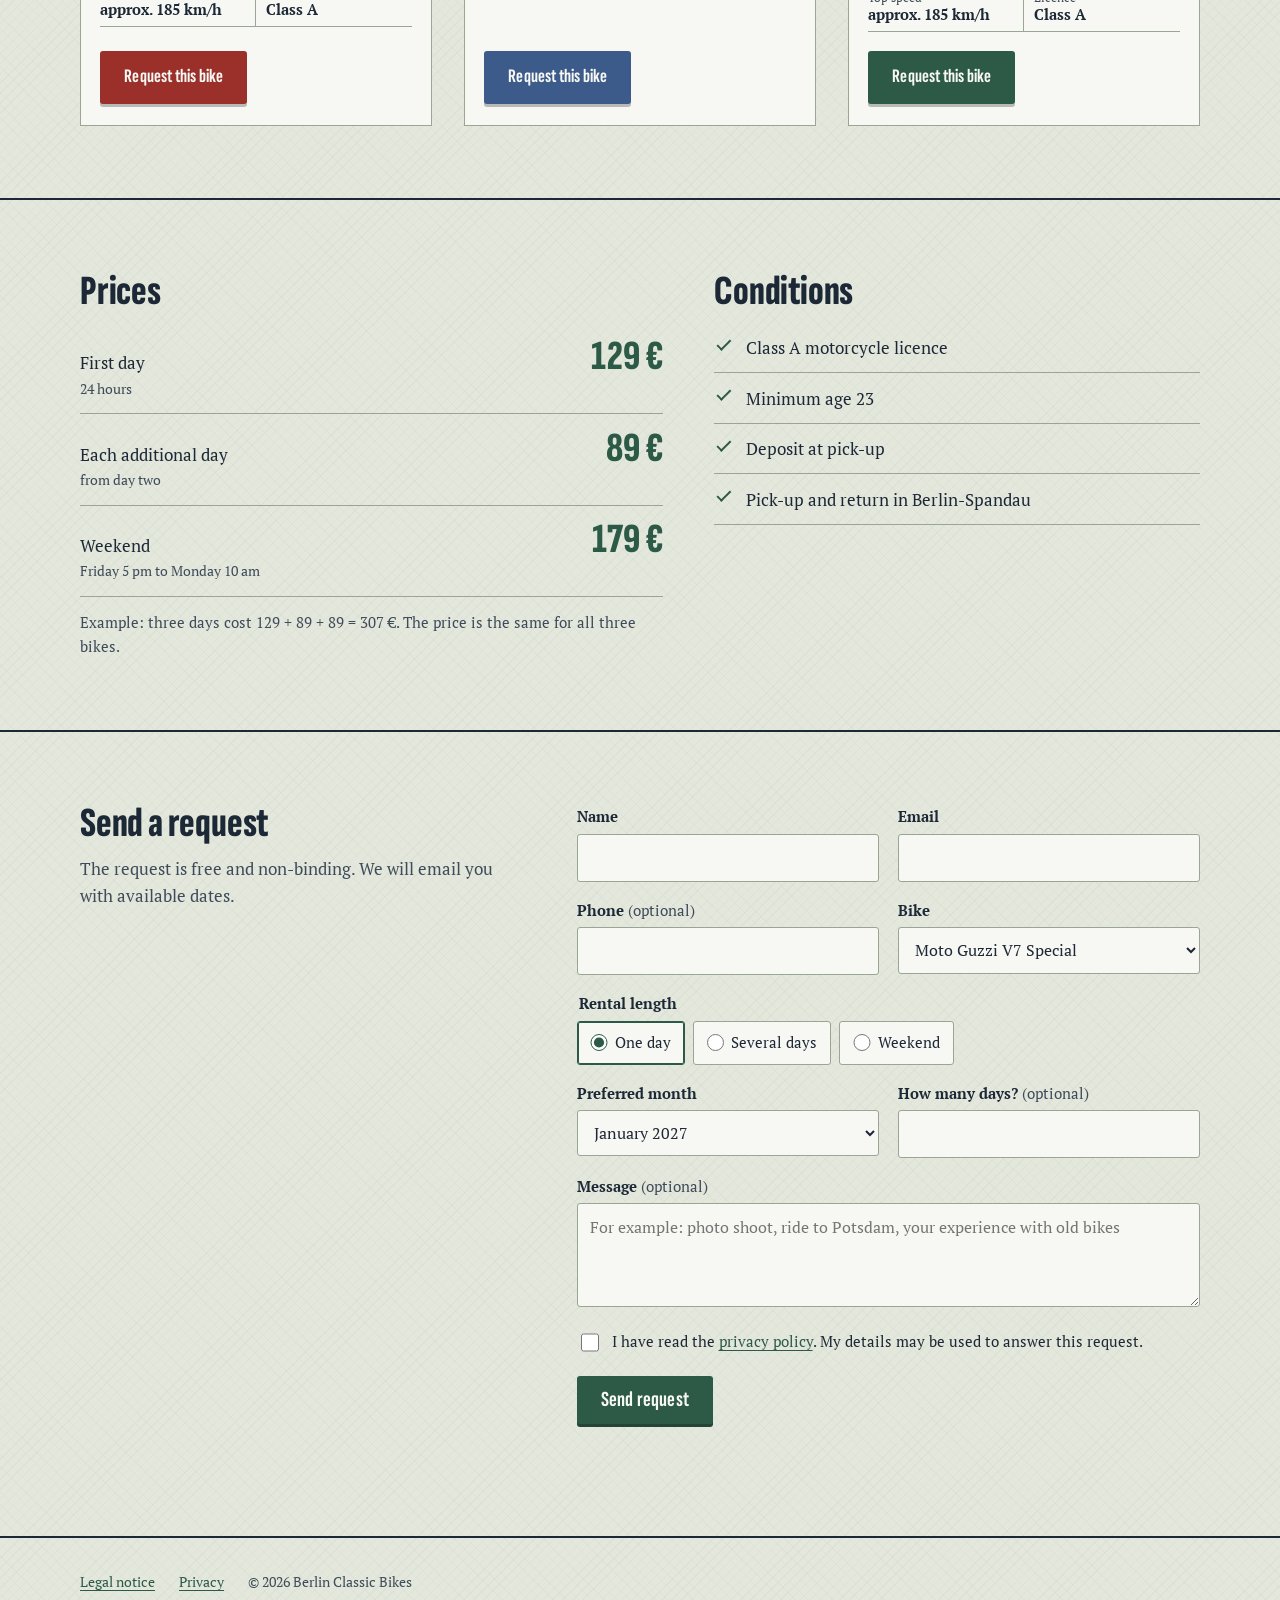
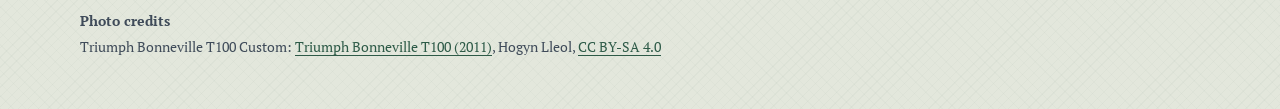
==== commit e202d14a: "New design from mockup (new.html) with old/new switch on both pages Shared texts, form and GoatCount" ====
--- a/index.html
+++ b/index.html
@@ -1,19 +1,27 @@
 <!DOCTYPE html>
-<html lang="de">
+<html lang="de" data-design="old">
 <head>
 <meta charset="utf-8">
 <meta name="viewport" content="width=device-width, initial-scale=1">
+<script>/* remember the chosen design; ?design=old|new overrides */
+(function(){try{var p=new URLSearchParams(location.search),q=p.get("design");if(q==="new"||q==="old")localStorage.setItem("bcb-design",q);var d=q||localStorage.getItem("bcb-design");if(d==="new"){p.delete("design");var s=p.toString();location.replace("new.html"+(s?"?"+s:"")+location.hash);}}catch(e){}})();</script>
 <title>Berlin Classic Bikes – Klassische Motorräder mieten in Berlin</title>
 <meta name="description" content="Moto Guzzi V7 Special (1971), BMW R100 RS (1984) und Triumph Bonneville T100 Custom mieten in Berlin. Ganzjährig, Übergabe in Berlin-Spandau. Jetzt unverbindlich anfragen.">
 <link rel="icon" href="favicon.svg" type="image/svg+xml">
 <link rel="preload" href="assets/fonts/sofia-sans-extra-condensed-latin-800-normal.woff2" as="font" type="font/woff2" crossorigin>
 <link rel="stylesheet" href="assets/css/style.css">
+<link rel="stylesheet" href="assets/css/switch.css">
 <meta property="og:title" content="Berlin Classic Bikes">
 <meta property="og:description" content="Klassische Motorräder mieten in Berlin, das ganze Jahr.">
 <meta name="referrer" content="strict-origin-when-cross-origin">
 </head>
 <body>
 <a class="skip" href="#anfrage" data-i18n="skip">Zur Anfrage springen</a>
+<div class="design-switch" role="group" aria-labelledby="ds-label">
+  <span id="ds-label" data-i18n="design.label">Design</span>
+  <button type="button" data-design-to="old" data-i18n="design.old">Alt</button>
+  <button type="button" data-design-to="new" data-i18n="design.new">Neu</button>
+</div>
 
 <header class="wrap top">
   <a class="brand" href="./">Berlin <span>Classic</span> Bikes</a>
--- a/assets/css/switch.css
+++ b/assets/css/switch.css
@@ -0,0 +1,15 @@
+/* Design switch: a slim bar at the very top of both pages (index.html = old, new.html = new). */
+.design-switch {
+  display: flex; justify-content: center; align-items: center; gap: 4px;
+  padding: 5px 16px; background: #1a1c1b; color: #efebe3;
+  font: 500 13px/1 system-ui, -apple-system, "Segoe UI", sans-serif;
+}
+.design-switch span { margin-right: 8px; opacity: .7; }
+.design-switch button {
+  font: inherit; color: inherit; background: none; border: 0; cursor: pointer;
+  padding: 7px 14px; border-radius: 999px; min-height: 30px;
+}
+.design-switch button:hover { background: rgba(255, 255, 255, .14); }
+.design-switch button[aria-pressed="true"] { background: #efebe3; color: #1a1c1b; font-weight: 700; }
+.design-switch button:focus-visible { outline: 3px solid #d9a066; outline-offset: 2px; }
+@media print { .design-switch { display: none; } }
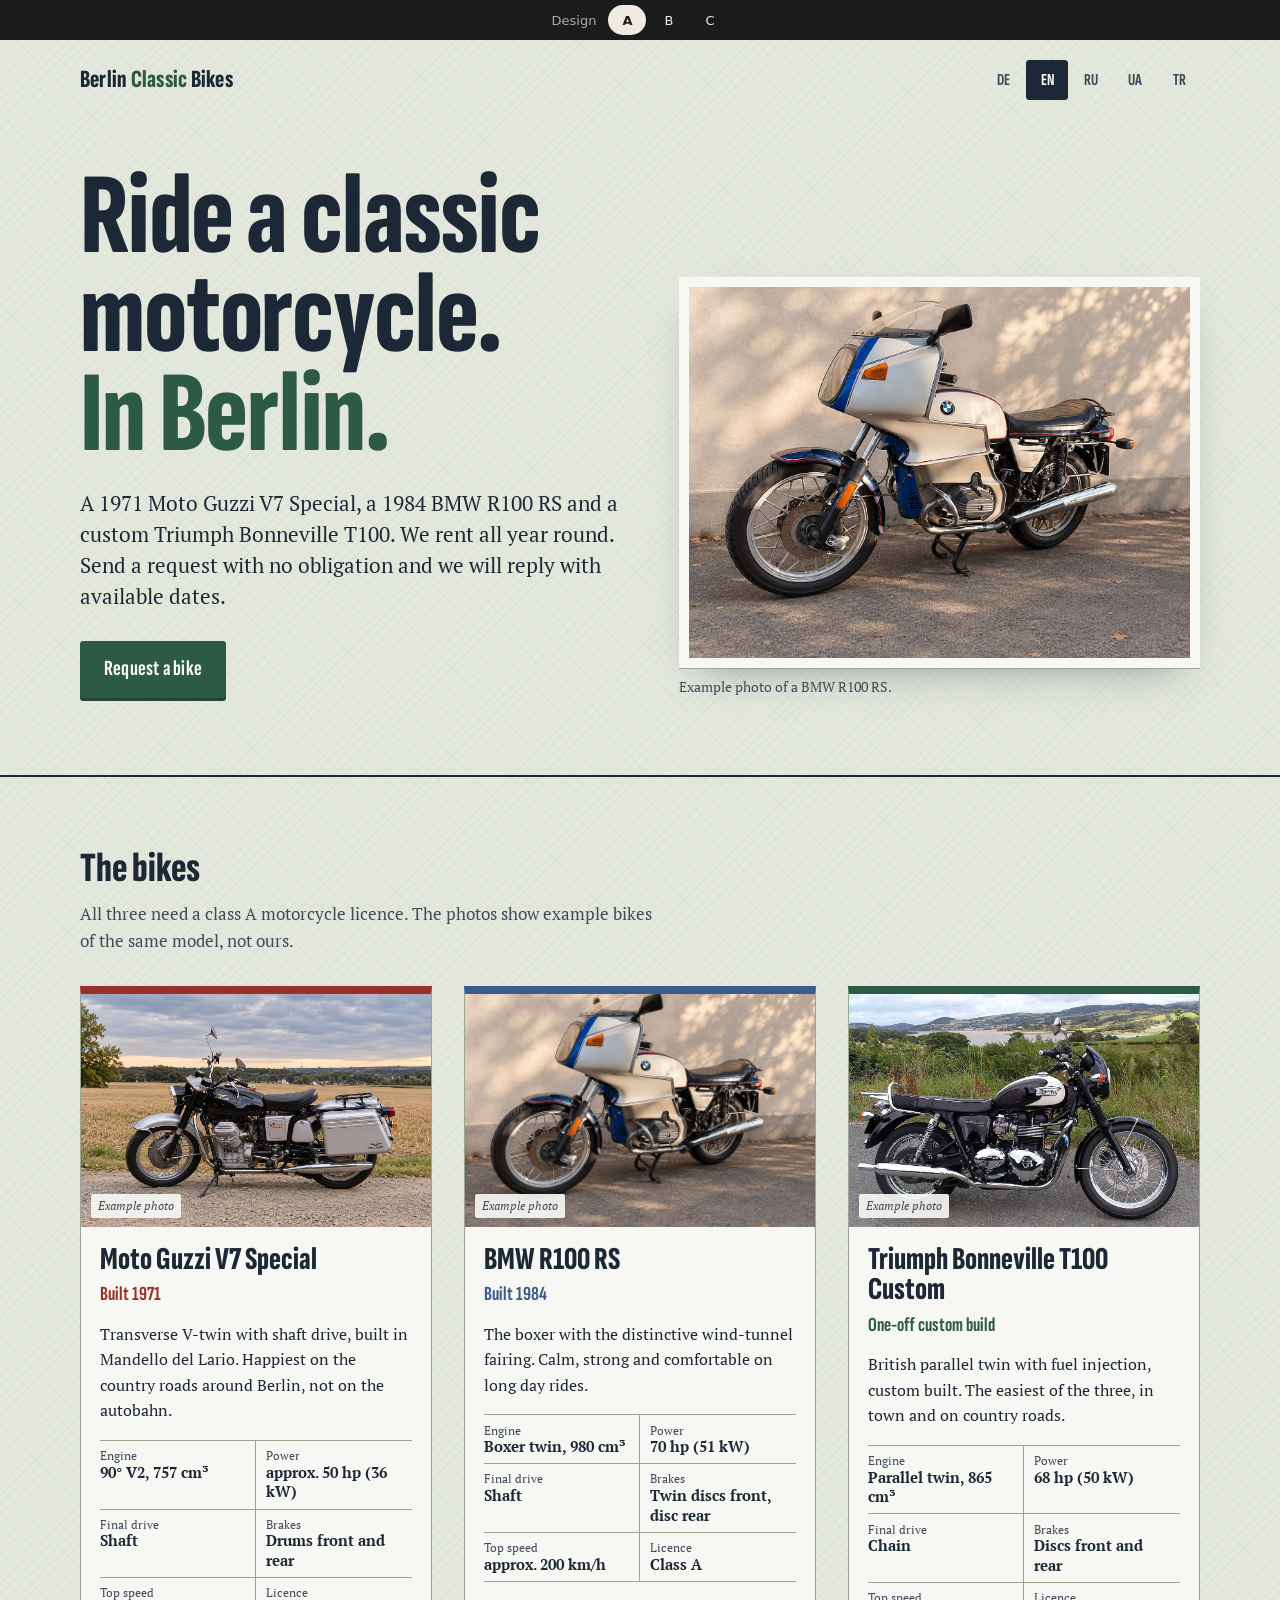
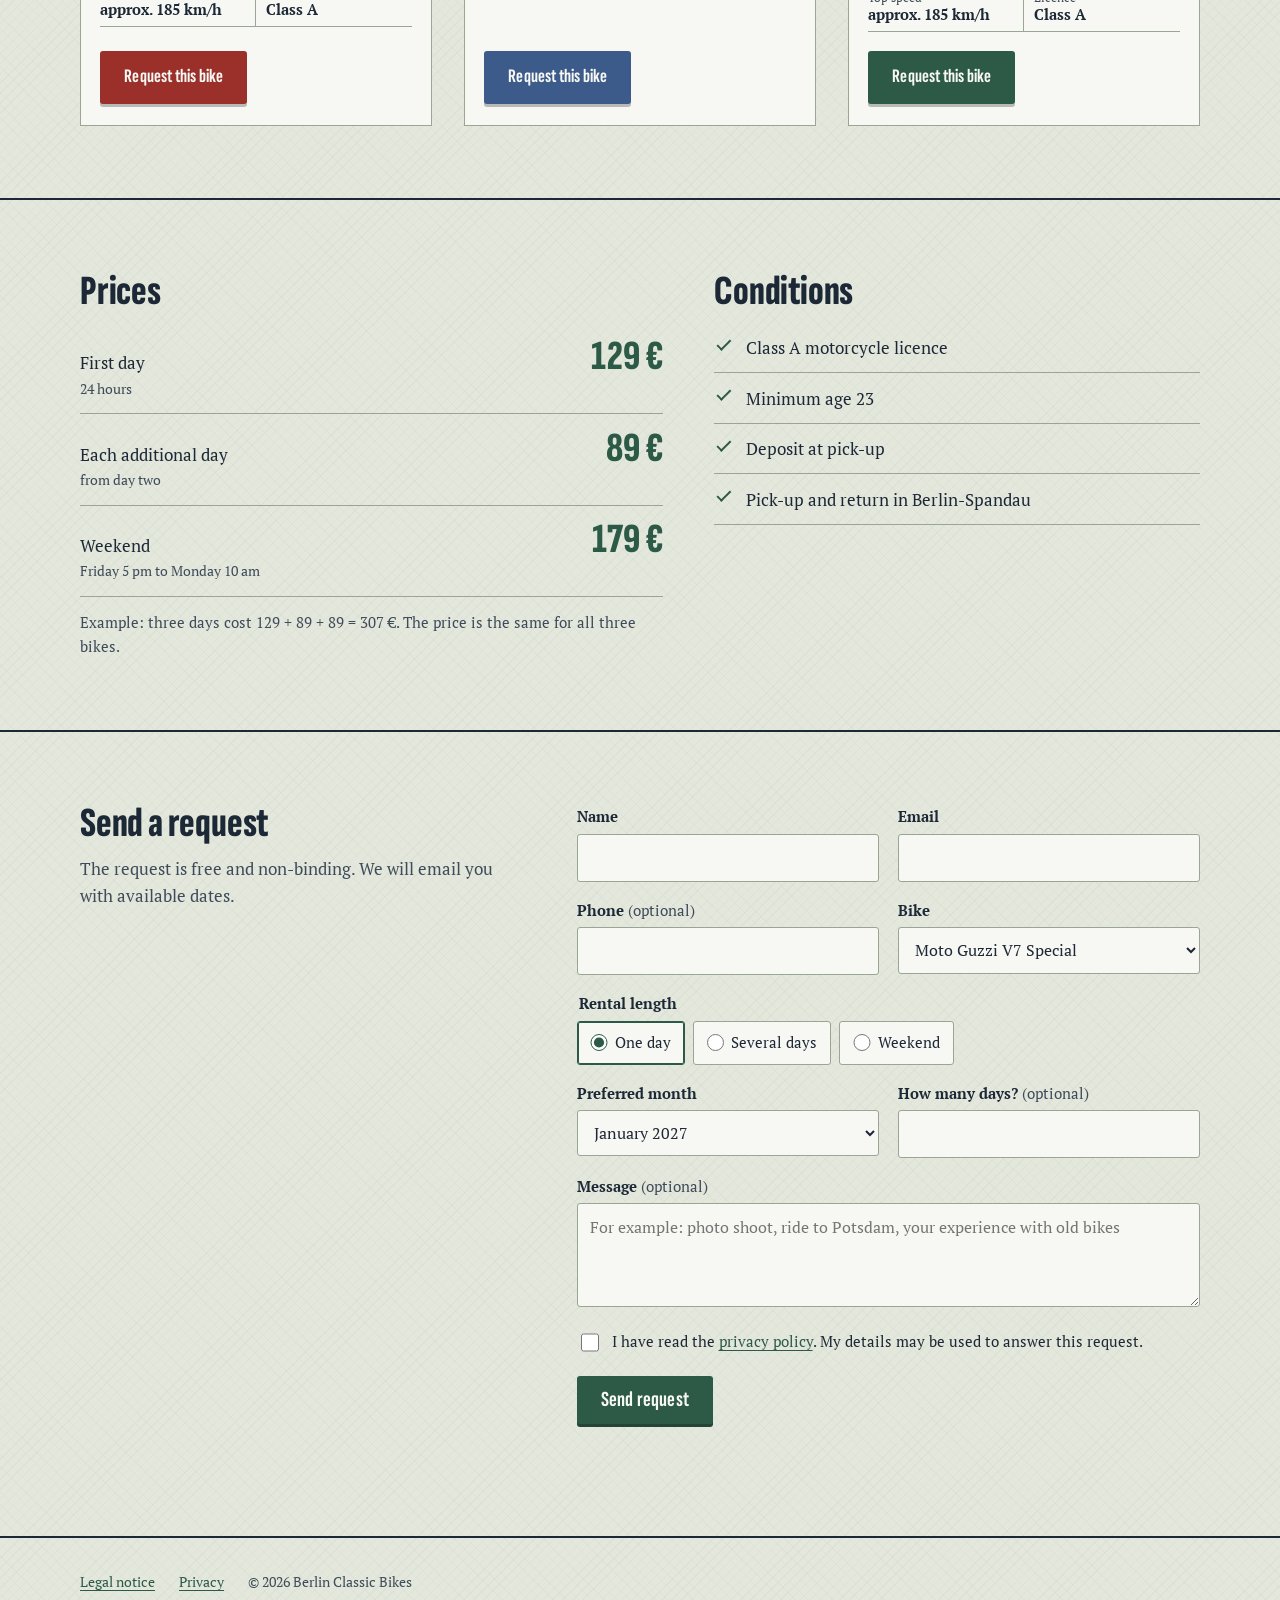
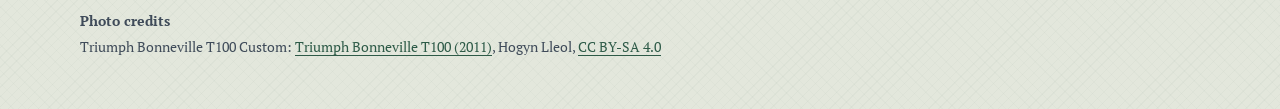
==== commit 517699de: "Variant C from mockup 'Landing 2'; variants renamed A/B/C - c.html + assets/css/c.css (Abril Fatface" ====
--- a/index.html
+++ b/index.html
@@ -1,10 +1,10 @@
 <!DOCTYPE html>
-<html lang="de" data-design="old">
+<html lang="de" data-design="a">
 <head>
 <meta charset="utf-8">
 <meta name="viewport" content="width=device-width, initial-scale=1">
-<script>/* remember the chosen design; ?design=old|new overrides */
-(function(){try{var p=new URLSearchParams(location.search),q=p.get("design");if(q==="new"||q==="old")localStorage.setItem("bcb-design",q);var d=q||localStorage.getItem("bcb-design");if(d==="new"){p.delete("design");var s=p.toString();location.replace("new.html"+(s?"?"+s:"")+location.hash);}}catch(e){}})();</script>
+<script>/* design variants A/B/C: remember the choice; ?design=a|b|c overrides */
+(function(){try{var P={a:"./",b:"b.html",c:"c.html"},M={old:"a","new":"b"},h=document.documentElement.getAttribute("data-design"),p=new URLSearchParams(location.search),q=(p.get("design")||"").toLowerCase();q=M[q]||q;if(P[q])localStorage.setItem("bcb-design",q);var s=localStorage.getItem("bcb-design"),d=P[q]?q:(M[s]||s);if(P[d]&&d!==h){p.delete("design");var x=p.toString();location.replace(P[d]+(x?"?"+x:"")+location.hash);}}catch(e){}})();</script>
 <title>Berlin Classic Bikes – Klassische Motorräder mieten in Berlin</title>
 <meta name="description" content="Moto Guzzi V7 Special (1971), BMW R100 RS (1984) und Triumph Bonneville T100 Custom mieten in Berlin. Ganzjährig, Übergabe in Berlin-Spandau. Jetzt unverbindlich anfragen.">
 <link rel="icon" href="favicon.svg" type="image/svg+xml">
@@ -19,8 +19,9 @@
 <a class="skip" href="#anfrage" data-i18n="skip">Zur Anfrage springen</a>
 <div class="design-switch" role="group" aria-labelledby="ds-label">
   <span id="ds-label" data-i18n="design.label">Design</span>
-  <button type="button" data-design-to="old" data-i18n="design.old">Alt</button>
-  <button type="button" data-design-to="new" data-i18n="design.new">Neu</button>
+  <button type="button" data-design-to="a">A</button>
+  <button type="button" data-design-to="b">B</button>
+  <button type="button" data-design-to="c">C</button>
 </div>
 
 <header class="wrap top">
